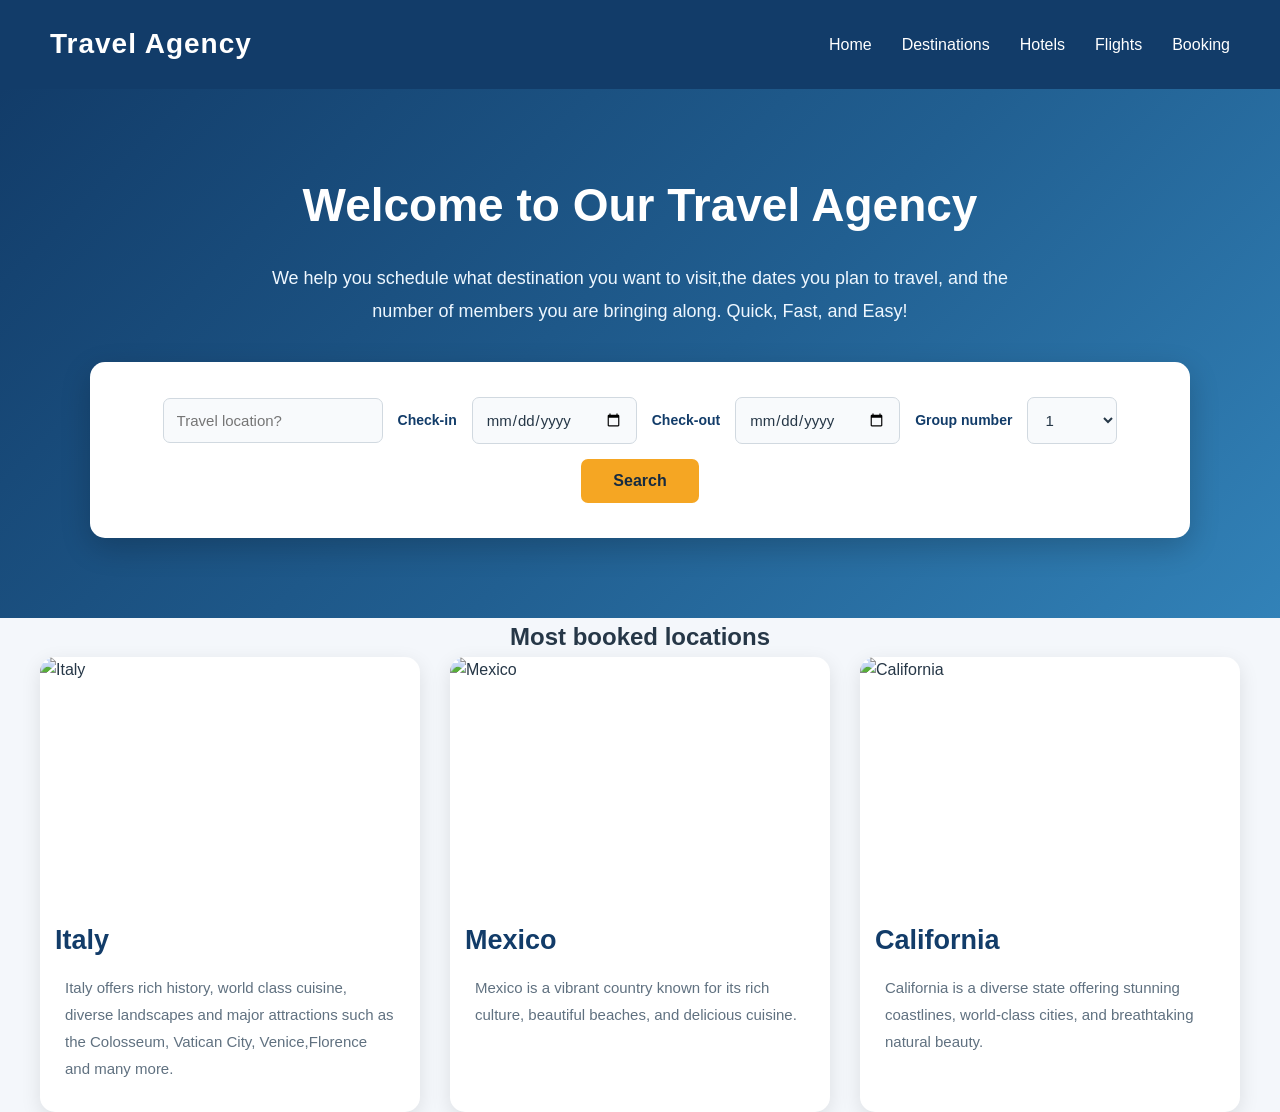
==== index.html @ 5adcffce "Changed 'home' text to 'Home'" ====
<!DOCTYPE html>
<html lang="en">
<head>
<meta charset="UTF-8">

<meta name="viewport" content="width=device-width, initial-scale=1.0">

<title> Travel agency | home</title>

<link rel="stylesheet" href="css/home.css">

<script src="js/searchsheet.js" defer></script>

</head>

<body>
 <nav>
    <h1>Travel Agency</h1>

      <div class="nav-links">
        <a href="index.html">Home</a>
        <a href="pages/destinations.html">Destinations</a>
        <a href="pages/hotels.html">Hotels</a>
        <a href="pages/flights.html">Flights</a>
        <a href="pages/booking.html">Booking</a>
    </div>
     </nav>
    </header>

<section class="Promo">

<h2>Welcome to Our Travel Agency</h2>


<p>We help you schedule what destination you want to visit,the dates you plan to travel, and the number of members you are bringing along. Quick, Fast, and Easy!                                                                                  </p>



<form id="search-form">
    <input type="text" id="Destination"
     placeholder="Travel location?" required>

     <label for="checkin">Check-in</label>
     <input type="date" id="checkin" required>
    
     <label for="checkout">Check-out</label>
     <input type="date" id="checkout" required>

     <label for="groupnumber">Group number</label>
     <select id="Group number">
        <option value="1">1</option>
        <option value="2">2</option>
        <option value="3">3</option>
        <option value="4">4</option>
        </option>
    </select>

    <button type="submit">Search</button>
</form>

<p id="search-results" role="status"></p>

</section


<section class="Destination">
<h2>Most booked locations</h2>

<div class="destination-container">
    <div class="card">
     <h3>Italy</h3>
        <img src="https://raw.githubusercontent.com/angieisabel21/booking-site/main/images/italy.jpg" alt="Italy">
        <p>Italy offers rich history, world class cuisine, diverse landscapes and major attractions such as the Colosseum, Vatican City, Venice,Florence and many more.</p> 
</div>


<div class="card">
    <img src="https://raw.githubusercontent.com/angieisabel21/booking-site/main/images/mexico1.jpg"  alt="Mexico">
    <h3>Mexico</h3>
    <p>Mexico is a vibrant country known for its rich culture, beautiful beaches, and delicious cuisine.</p>
</div>


<div class="card">
    <img src="https://raw.githubusercontent.com/angieisabel21/booking-site/main/images/california1.jpg"  alt="California">
    <h3>California</h3>
    <p>California is a diverse state offering stunning coastlines, world-class cities, and breathtaking natural beauty.</p>
    </div>
    </div>
</section>



</body>

</html>
---- css/home.css ----
/*=========================================
General Website Styling
=========================================*/
* {
    margin: 0;
    padding: 0;
    box-sizing: border-box;
}

html {
    scroll-behavior: smooth;
}

body {
    font-family: arial, sans-serif;
    background-color:#f4f7fb;
    color:#263747;
    line-height: 1.6;
}

h1, h2, h3 {
    font-weight: bold;
    
}

h2{
    text-align:center;
}

a {
    text-decoration: none;

}

/*=========================================
Navigation Bar Styling
=========================================*/

nav { 
    width: 100%;
    background-color:#123c69;
    color:white;
    padding: 22px 50px;
    display: flex;
    justify-content: space-between;
    align-items: center;
    box-shadow: 0 3px 12px rgba(0, 0, 0, 0.15);
}

nav h1 {
    font-size: 28px;
    color:white;
    letter-spacing: 1px;

}

.nav-links {
    display: flex;
    align-items: center;
    gap: 30px;
}

.nav-links a {
    color:white;
    font-size: 16px;
    font-weight: 500;
    transition: color 0.3s ease;
}

.nav-links a:hover {
    color:#80d8ff;
}

/*=========================================
Welcome/Promo Section Styling
=========================================*/

.Promo {
    width: 100%;
    min-height: 480px;

    background: linear-gradient(
        135deg,
        #123c69 0%,
        #215f91 55%,
        #3282b8 100%
    );

    padding:80px 25px;
    text-align: center;
    color: white;
}

.Promo h2 {
    font-size: 46px;
    margin-bottom: 20px;
}

.Promo p {
 max-width: 800px;
 margin: 0 auto 35px;

 font-size: 18px;
 line-height: 1.8;
 color:#eef7ff;
}

/*=========================================
search form styling
=========================================*/
#search-form {
    max-width: 1100px;
    margin: 35px auto 0;
    padding: 35px;
    background-color: white;
    border-radius: 15px;
    display: flex;
    justify-content: center;
    align-items: center;
    flex-wrap: wrap;
    gap: 15px;
    box-shadow: 0 10px 30px rgba(0, 0, 0, 0.20);

}

#search-form label {
    color: #123c69;
    font-size: 14px;
    font-weight: bold;
}

#search-form input,
#search-form select {
    padding: 13px;
    border: 1px solid #d1d9e0;
    border-radius: 7px;

    background-color: #f8fafc;
    color: #263747;

    font-size: 15px;
    font-family: arial, sans-serif;
}

#search-form input[type="text"] {
    width: 220px;
}

#search-form input[type="date"]{
    width: 165px;
}

#search-form select {
    width: 90px;
    cursor: pointer;
}

#search-form input:focus,
#search-form select:focus {
    outline: 2px solid #3282b8;
    outline-offset: 1px;
    background-color:white;
}


/*=========================================
Search Button Styling
=========================================*/

#search-form button {
  background-color: #f5a623;
  color: #172b40;

  padding: 13px 32px;
  border: none;
    border-radius: 7px;
    font-size: 16px;
    font-weight: bold;
    cursor: pointer;
    transition: 
    background-color 0.3s ease,
    transform 0.3s ease;
}

#search-form button:hover {
    background-color: #ffc15a;
    transform: translateY(-3px);
}

#search-form button:active {
    transform: translateY(0);
}


/*=========================================
Search Results message styling
=========================================*/

#search-results {
    max-width: 900px;
    margin: 25px auto 0;
    
    color: white;
    font-size: 17px;
    font-weight: bold;
    text-align: center;
}

#search-results:empty {
    display: none;
}

/*=========================================
Destination section styling
=========================================*/


.destination {
    background-color:#f4f7fb;
    padding: 85px 30px 100px;
    text-align: center;
}

.destination h2 {
    font-size: 40px;
    color:#123C69;
    margin-bottom: 45px;
}

/*=========================================
Destination Cards Styling
=========================================*/

.destination-container {
   max-width: 1200px;
   margin: 0 auto;
   display: grid;
    grid-template-columns: repeat(3, minmax(0px, 1fr));
    gap: 30px;
    align-items: stretch;
}


.card {
    background-color: white;
    border-radius: 15px;
    overflow: hidden;

    display:flex;
    flex-direction: column;

    box-shadow: 0 6px 20px rgba(0, 0, 0, 0.10);

    transition:
    transform 0.3s ease,
    box-shadow 0.3s ease;

}


.card:hover {
    transform: translateY(-8px);
    box-shadow: 0 15px 30px rgba(0, 0, 0, 0.18);
}

.card img {
    width: 100%;
    height: 240px;
    object-fit: cover;
    display: block;

    order: -1;
}

.card h3 {
    font-size: 27px;
    color:#123C69;
    margin: 22px 15px 12px;
}

.card p {
    font-size: 15px;
    color:#607180;
    line-height: 1.8;

    padding: 0 25px 30px;
    flex-grow: 1;
}
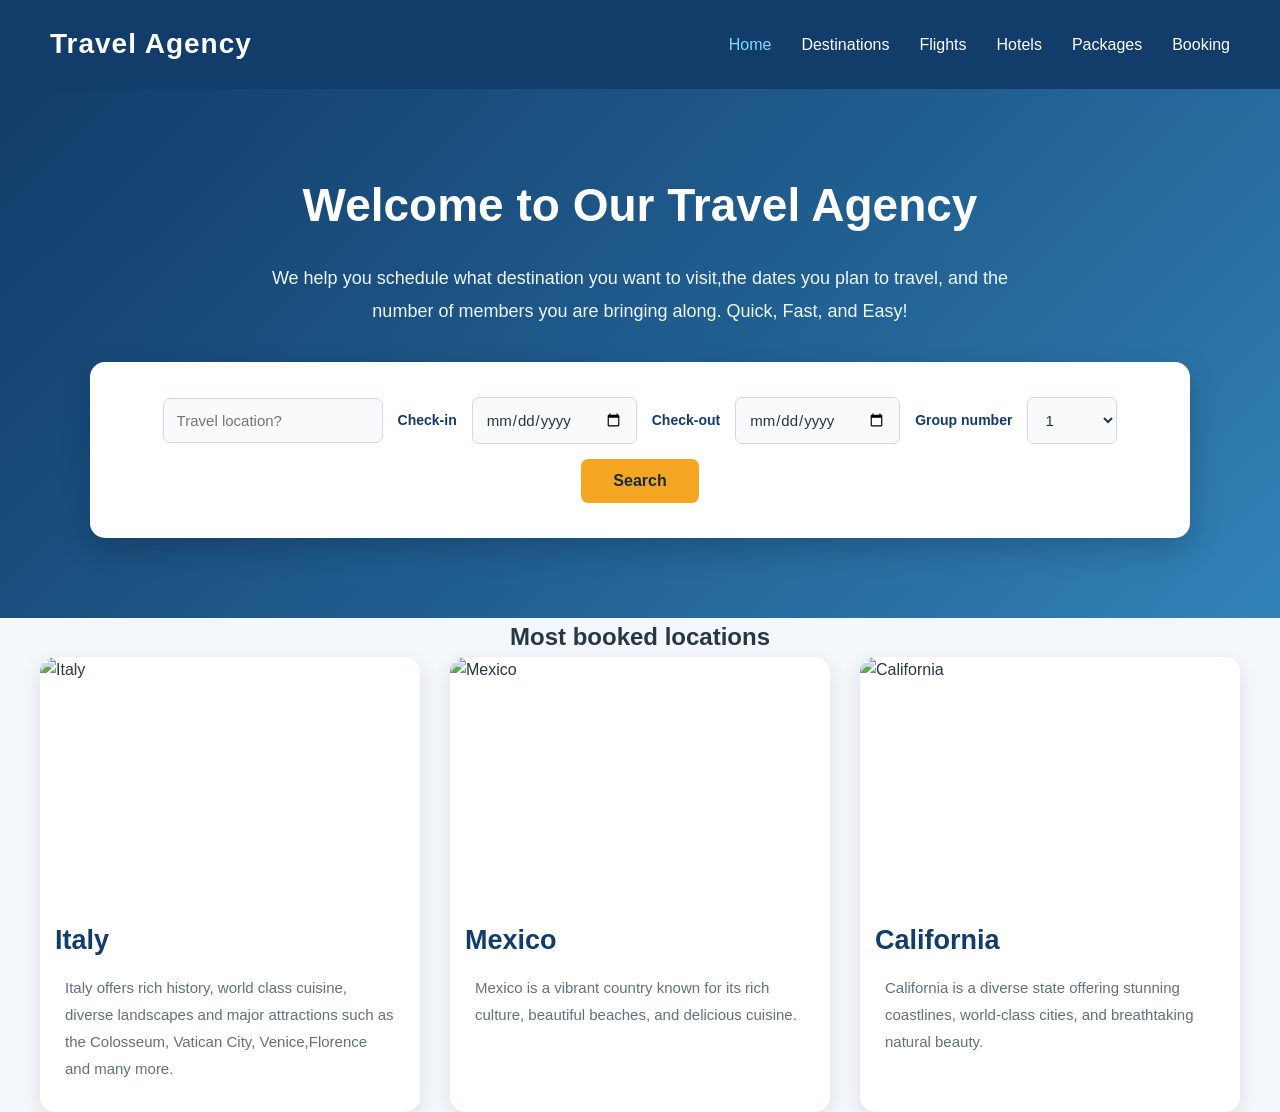
==== commit 1ee054a2: "Updated navigation so they link Synced the navigation between the pages so they all work." ====
--- a/index.html
+++ b/index.html
@@ -14,18 +14,18 @@
 </head>
 
 <body>
- <nav>
+  <nav>
     <h1>Travel Agency</h1>
 
-      <div class="nav-links">
-        <a href="index.html">Home</a>
-        <a href="pages/destinations.html">Destinations</a>
-        <a href="pages/hotels.html">Hotels</a>
-        <a href="pages/flights.html">Flights</a>
-        <a href="pages/booking.html">Booking</a>
+    <div class="nav-links">
+      <a href="index.html" class="active">Home</a>
+      <a href="destinations.html">Destinations</a>
+      <a href="flights.html">Flights</a>
+      <a href="hotels.html">Hotels</a>
+      <a href="packages.html">Packages</a>
+      <a href="booking.html">Booking</a>
     </div>
-     </nav>
-    </header>
+  </nav>
 
 <section class="Promo">
 
--- a/css/home.css
+++ b/css/home.css
@@ -69,6 +69,31 @@
 
 .nav-links a:hover {
     color:#80d8ff;
+}
+
+/* Keep each link on one line */
+.nav-links a {
+    white-space: nowrap;
+}
+
+/* Highlight the page you're on (add class="active" to its link) */
+.nav-links a.active {
+    color:#80d8ff;
+}
+
+/* On smaller screens, stack the nav under the title */
+@media (max-width: 1000px) {
+    nav {
+        flex-direction: column;
+        gap: 12px;
+        padding: 20px;
+    }
+
+    .nav-links {
+        flex-wrap: wrap;
+        justify-content: center;
+        gap: 14px 22px;
+    }
 }
 
 /*=========================================
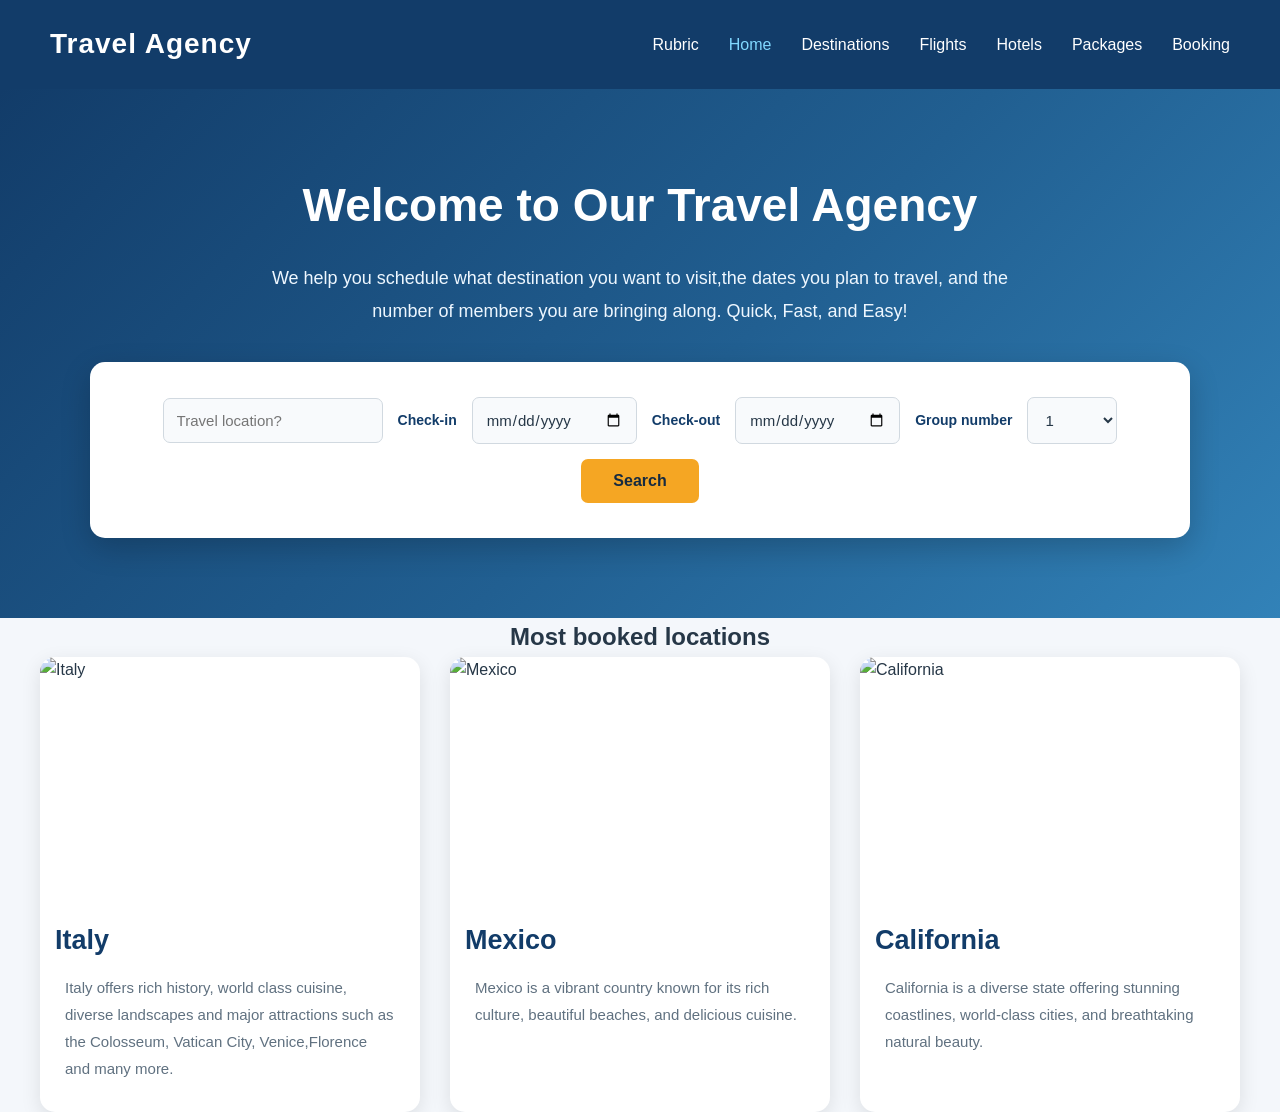
==== commit cb00b778: "Quick Rubric add to the site I added a Rubric nav to the site." ====
--- a/index.html
+++ b/index.html
@@ -18,6 +18,7 @@
     <h1>Travel Agency</h1>
 
     <div class="nav-links">
+      <a href="rubric.html">Rubric</a>
       <a href="index.html" class="active">Home</a>
       <a href="destinations.html">Destinations</a>
       <a href="flights.html">Flights</a>
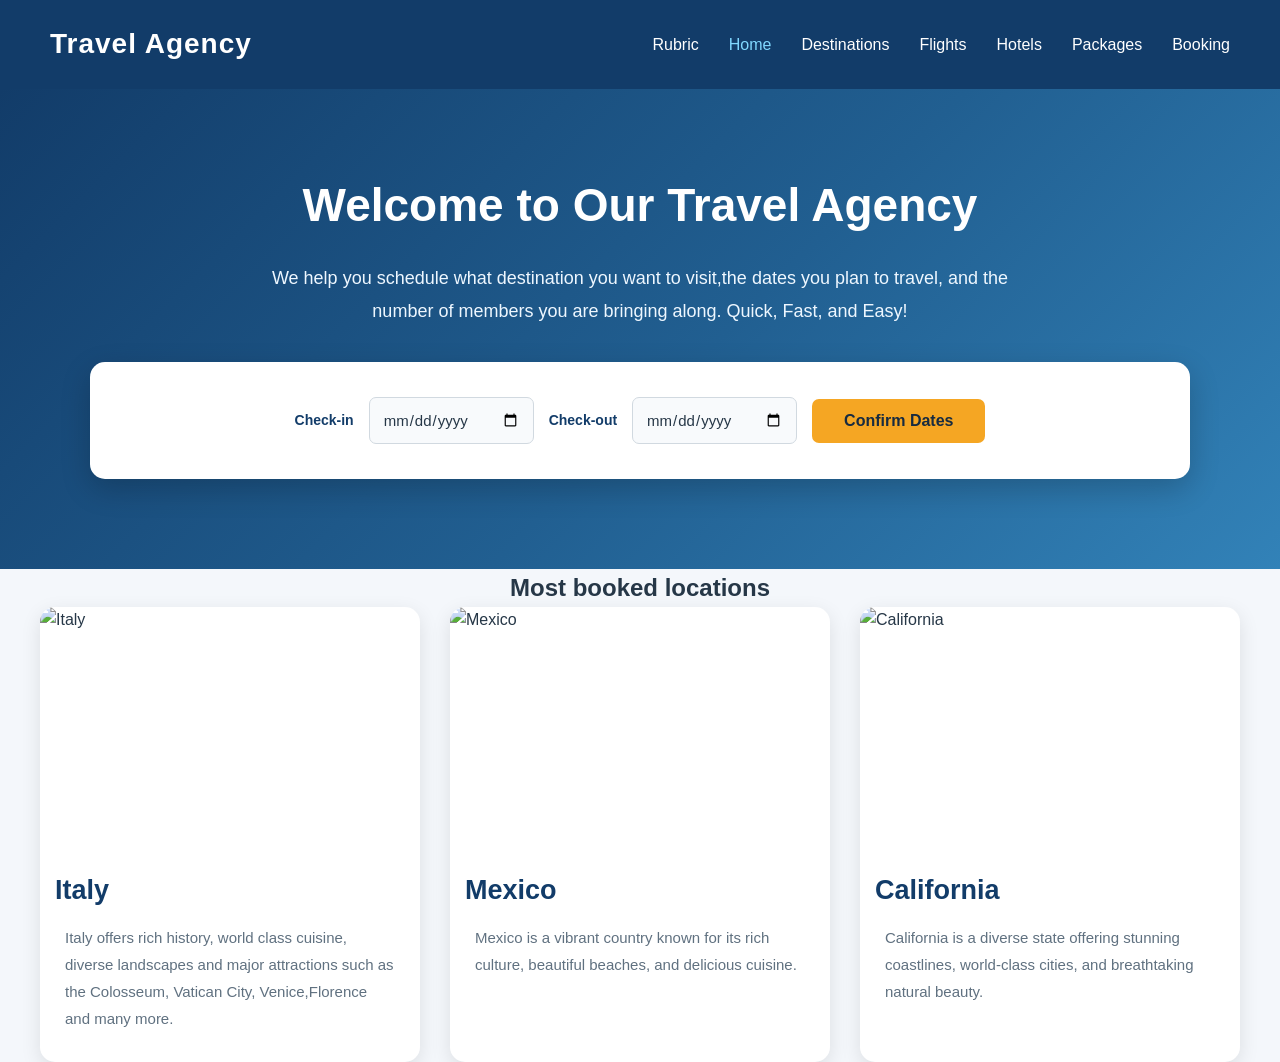
==== commit 115d45a9: "Update to index.html and index.js I updated both the index.html and index to give the site more func" ====
--- a/index.html
+++ b/index.html
@@ -9,7 +9,7 @@
 
 <link rel="stylesheet" href="css/home.css">
 
-<script src="js/searchsheet.js" defer></script>
+<script src="js/index.js" defer></script>
 
 </head>
 
@@ -38,30 +38,19 @@
 
 
 <form id="search-form">
-    <input type="text" id="Destination"
-     placeholder="Travel location?" required>
-
      <label for="checkin">Check-in</label>
      <input type="date" id="checkin" required>
     
      <label for="checkout">Check-out</label>
      <input type="date" id="checkout" required>
-
-     <label for="groupnumber">Group number</label>
-     <select id="Group number">
-        <option value="1">1</option>
-        <option value="2">2</option>
-        <option value="3">3</option>
-        <option value="4">4</option>
-        </option>
     </select>
 
-    <button type="submit">Search</button>
+    <button type="submit">Confirm Dates</button>
 </form>
 
 <p id="search-results" role="status"></p>
 
-</section
+</section>
 
 
 <section class="Destination">
@@ -87,7 +76,7 @@
     <h3>California</h3>
     <p>California is a diverse state offering stunning coastlines, world-class cities, and breathtaking natural beauty.</p>
     </div>
-    </div>
+</div>
 </section>
 
 
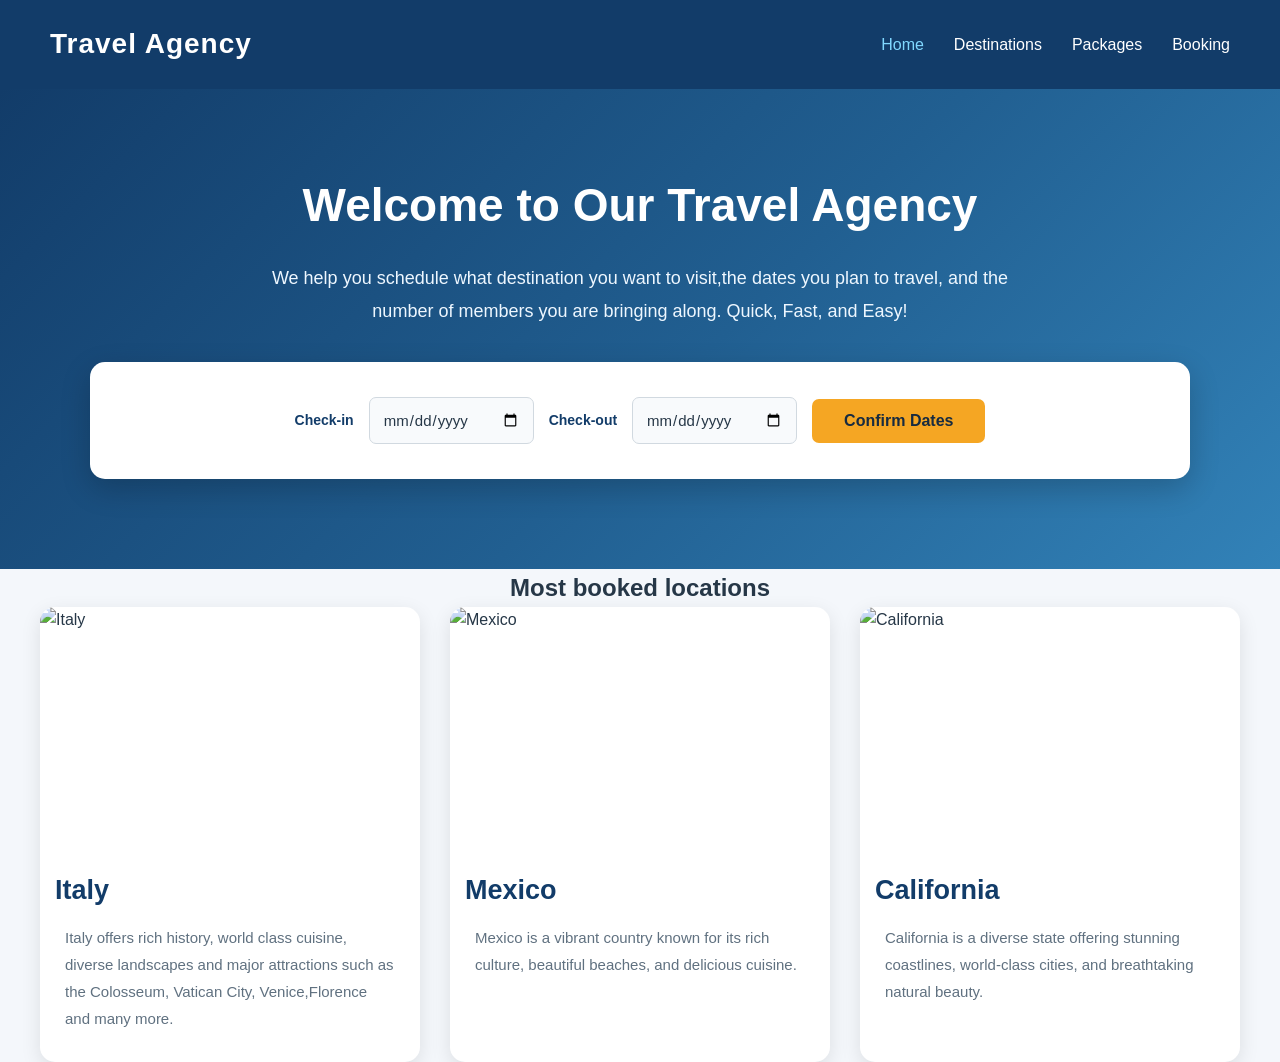
==== commit 462513b7: "Removal of blank pages" ====
--- a/index.html
+++ b/index.html
@@ -18,11 +18,10 @@
     <h1>Travel Agency</h1>
 
     <div class="nav-links">
-      <a href="rubric.html">Rubric</a>
       <a href="index.html" class="active">Home</a>
       <a href="destinations.html">Destinations</a>
-      <a href="flights.html">Flights</a>
-      <a href="hotels.html">Hotels</a>
+      <!--<a href="flights.html">Flights</a>-->
+      <!--<a href="hotels.html">Hotels</a>-->
       <a href="packages.html">Packages</a>
       <a href="booking.html">Booking</a>
     </div>
